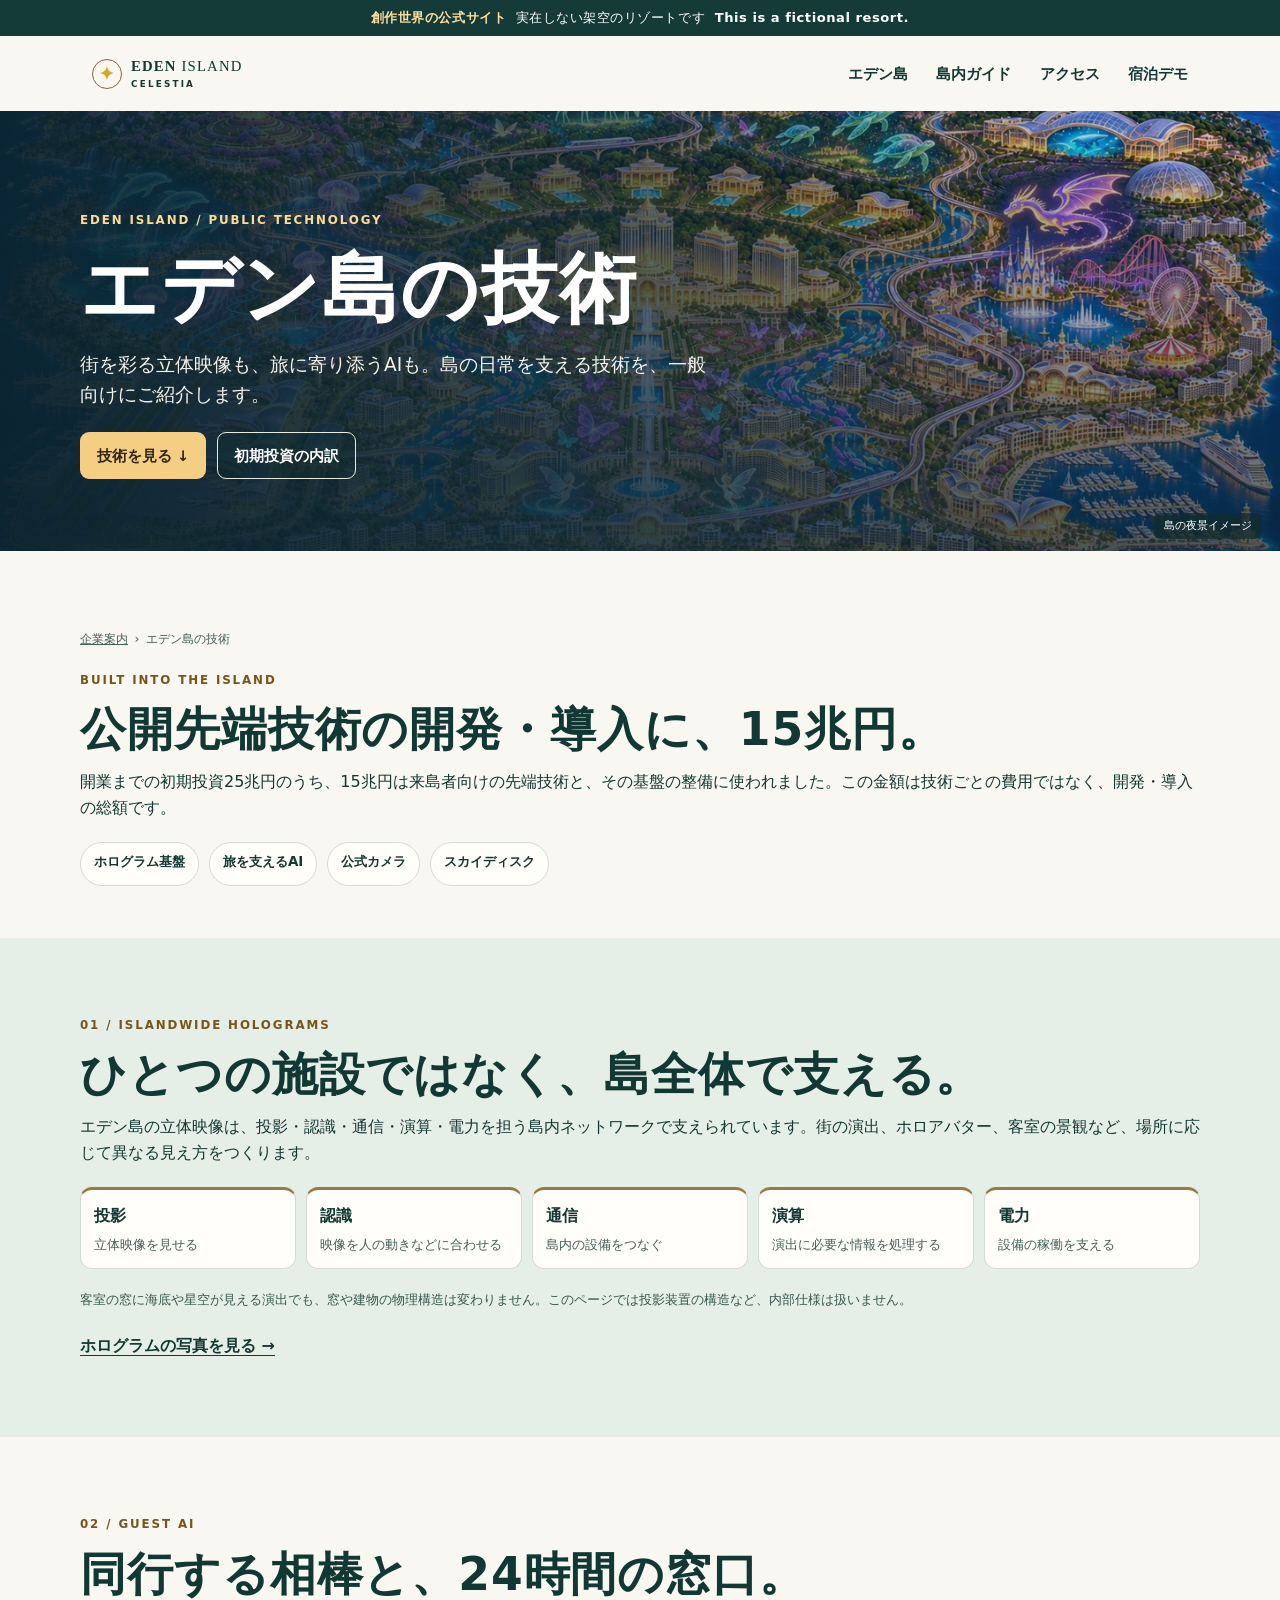
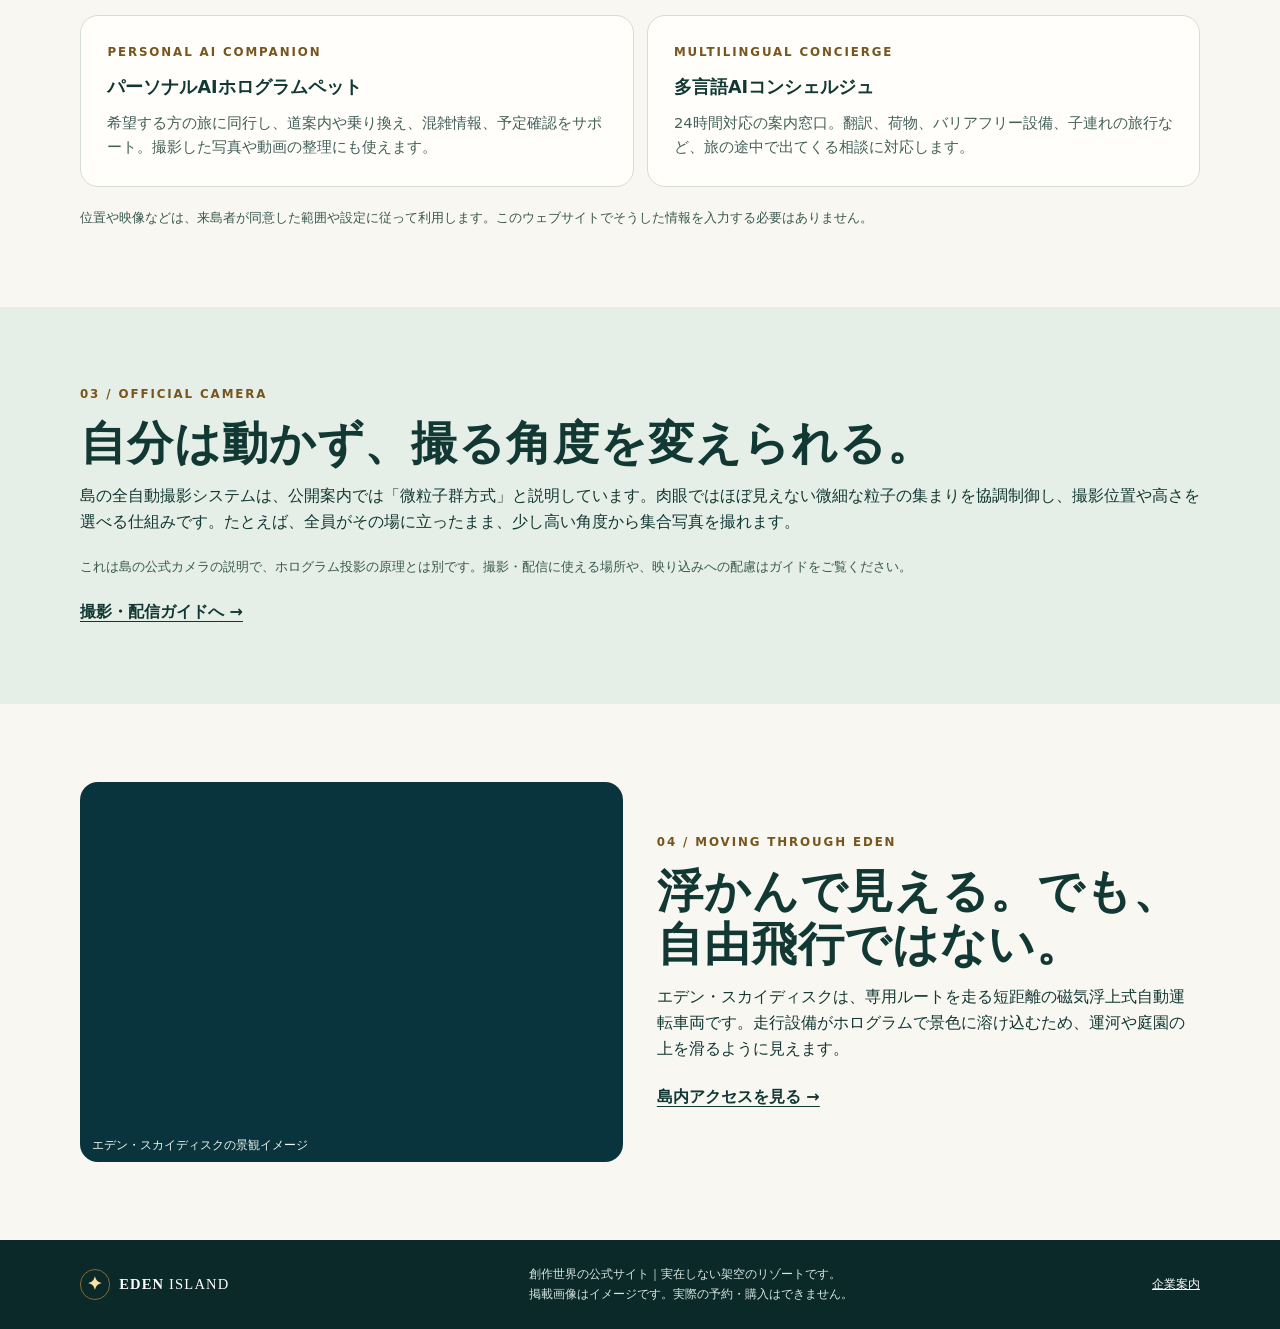
==== island-technology.html @ 28af27d4 "Add public guide to Eden Island technology" ====
<!doctype html>
<html lang="ja"><head><meta charset="utf-8"><meta name="viewport" content="width=device-width,initial-scale=1"><meta name="description" content="創作世界のエデン島で公開されているホログラム基盤、多言語AI、公式カメラ、磁気浮上交通の技術案内。"><meta name="referrer" content="no-referrer"><meta http-equiv="Content-Security-Policy" content="default-src 'self'; connect-src 'none'; object-src 'none'; base-uri 'none'; form-action 'none'"><title>エデン島の技術 | EDEN ISLAND</title><link rel="stylesheet" href="style.css"><link rel="stylesheet" href="areas.css"><link rel="stylesheet" href="technology.css"></head>
<body><a class="skip" href="#main">本文へ移動</a><header><div class="fiction"><strong>創作世界の公式サイト</strong><span>実在しない架空のリゾートです</span><span lang="en" class="fiction-en">This is a fictional resort.</span></div><div class="nav wrap"><a class="brand" href="index.html"><span aria-hidden="true" class="brand-mark">✦</span><span>EDEN <b>ISLAND</b><small>CELESTIA</small></span></a><nav aria-label="メインメニュー"><a href="index.html">エデン島</a><a href="areas.html">島内ガイド</a><a href="access.html">アクセス</a><a href="booking.html">宿泊デモ</a></nav></div></header><main id="main">
<section class="area-hero tech-hero">
 <img src="eden-after-dark.webp" alt="ホログラムの光に彩られたエデン島の夜景イメージ" fetchpriority="high">
 <div class="wrap"><p class="eyebrow light">EDEN ISLAND / PUBLIC TECHNOLOGY</p><h1>エデン島の技術</h1><p>街を彩る立体映像も、旅に寄り添うAIも。島の日常を支える技術を、一般向けにご紹介します。</p><div class="actions"><a class="button gold" href="#hologram">技術を見る ↓</a><a class="button outline" href="company.html#investment">初期投資の内訳</a></div></div><span class="image-label">島の夜景イメージ</span>
</section>
<section class="wrap section tech-intro"><div class="trail"><a href="company.html">企業案内</a><span aria-hidden="true">›</span><span>エデン島の技術</span></div>
<p class="eyebrow">BUILT INTO THE ISLAND</p><h2>公開先端技術の開発・導入に、15兆円。</h2><p>開業までの初期投資25兆円のうち、15兆円は来島者向けの先端技術と、その基盤の整備に使われました。この金額は技術ごとの費用ではなく、開発・導入の総額です。</p>
<nav class="tech-hub-links" aria-label="公開技術の目次"><a href="#hologram">ホログラム基盤</a><a href="#ai">旅を支えるAI</a><a href="#camera">公式カメラ</a><a href="#mobility">スカイディスク</a></nav></section>
<section class="tint" id="hologram"><div class="wrap section">
<p class="eyebrow">01 / ISLANDWIDE HOLOGRAMS</p><h2>ひとつの施設ではなく、島全体で支える。</h2><p>エデン島の立体映像は、投影・認識・通信・演算・電力を担う島内ネットワークで支えられています。街の演出、ホロアバター、客室の景観など、場所に応じて異なる見え方をつくります。</p>
<dl class="tech-network" aria-label="ホログラム基盤の構成"><div><dt>投影</dt><dd>立体映像を見せる</dd></div><div><dt>認識</dt><dd>映像を人の動きなどに合わせる</dd></div><div><dt>通信</dt><dd>島内の設備をつなぐ</dd></div><div><dt>演算</dt><dd>演出に必要な情報を処理する</dd></div><div><dt>電力</dt><dd>設備の稼働を支える</dd></div></dl>
<p class="photo-note">客室の窓に海底や星空が見える演出でも、窓や建物の物理構造は変わりません。このページでは投影装置の構造など、内部仕様は扱いません。</p><a class="text-link" href="technology.html#gallery">ホログラムの写真を見る →</a>
</div></section>
<section class="wrap section" id="ai">
<p class="eyebrow">02 / GUEST AI</p><h2>同行する相棒と、24時間の窓口。</h2>
<div class="split"><article class="tech-box"><p class="eyebrow">PERSONAL AI COMPANION</p><h3>パーソナルAIホログラムペット</h3><p>希望する方の旅に同行し、道案内や乗り換え、混雑情報、予定確認をサポート。撮影した写真や動画の整理にも使えます。</p></article>
<article class="tech-box"><p class="eyebrow">MULTILINGUAL CONCIERGE</p><h3>多言語AIコンシェルジュ</h3><p>24時間対応の案内窓口。翻訳、荷物、バリアフリー設備、子連れの旅行など、旅の途中で出てくる相談に対応します。</p></article></div>
<p class="photo-note">位置や映像などは、来島者が同意した範囲や設定に従って利用します。このウェブサイトでそうした情報を入力する必要はありません。</p></section>
<section class="tint" id="camera"><div class="wrap section">
<p class="eyebrow">03 / OFFICIAL CAMERA</p><h2>自分は動かず、撮る角度を変えられる。</h2><p>島の全自動撮影システムは、公開案内では「微粒子群方式」と説明しています。肉眼ではほぼ見えない微細な粒子の集まりを協調制御し、撮影位置や高さを選べる仕組みです。たとえば、全員がその場に立ったまま、少し高い角度から集合写真を撮れます。</p>
<p class="photo-note">これは島の公式カメラの説明で、ホログラム投影の原理とは別です。撮影・配信に使える場所や、映り込みへの配慮はガイドをご覧ください。</p>
<a class="text-link" href="photography.html">撮影・配信ガイドへ →</a></div></section>
<section class="wrap section tech-feature" id="mobility">
<figure><img src="sky-disc.webp" alt="専用ルートを進む円盤型のエデン・スカイディスクのイメージ" loading="lazy" decoding="async"><figcaption>エデン・スカイディスクの景観イメージ</figcaption></figure>
<div class="copy"><p class="eyebrow">04 / MOVING THROUGH EDEN</p><h2>浮かんで見える。でも、自由飛行ではない。</h2><p>エデン・スカイディスクは、専用ルートを走る短距離の磁気浮上式自動運転車両です。走行設備がホログラムで景色に溶け込むため、運河や庭園の上を滑るように見えます。</p><a class="text-link" href="access.html">島内アクセスを見る →</a></div></section>
</main><footer><div class="wrap foot"><a class="brand" href="index.html"><span class="brand-mark" aria-hidden="true">✦</span><span>EDEN <b>ISLAND</b></span></a><div><p>創作世界の公式サイト｜実在しない架空のリゾートです。</p><p>掲載画像はイメージです。実際の予約・購入はできません。</p></div><a href="company.html">企業案内</a></div></footer></body></html>
---- style.css ----
:root{--ink:#123834;--deep:#0b2928;--paper:#f9f7f1;--white:#fffefa;--muted:#43605a;--line:#d4ddd3;--gold:#f4ce83;--gold-ink:#77551d;--mint:#e6efe7;--radius:18px;--shadow:0 14px 40px #12383413}*{box-sizing:border-box}html{scroll-behavior:smooth}body{margin:0;background:var(--paper);color:var(--ink);font:16px/1.65 system-ui,-apple-system,BlinkMacSystemFont,"Hiragino Sans","Yu Gothic",Meiryo,sans-serif}h1,h2,h3,p{margin:0}h1,h2{line-height:1.16;letter-spacing:.02em}h1{font-size:clamp(2.5rem,6vw,5.6rem)}h2{font-size:clamp(1.65rem,4vw,2.85rem)}h3{font-size:1.34rem;line-height:1.3}h3+p,h2+p{margin-top:.75rem}a{color:inherit}a:focus-visible,button:focus-visible,input:focus-visible,select:focus-visible,[tabindex="-1"]:focus-visible{outline:3px solid #c07815;outline-offset:4px}[hidden]{display:none!important}.wrap{width:min(100% - 36px,1120px);margin-inline:auto}.skip{position:absolute;left:1rem;top:-10rem;z-index:10;padding:.6rem;background:var(--white)}.skip:focus{top:.5rem}.fiction{background:#143b37;color:#fff;padding:.46rem .65rem;display:flex;flex-wrap:wrap;justify-content:center;gap:.12rem .6rem;font-size:.74rem;letter-spacing:.04em;text-align:center}.fiction strong{color:#ffe0a0}.nav{display:flex;align-items:center;justify-content:space-between;gap:10px;min-height:68px}.brand{display:inline-flex;align-items:center;gap:.55rem;text-decoration:none;font:700 .91rem/1 Georgia,serif;white-space:nowrap;letter-spacing:.08em}.brand b{font-weight:400}.brand small{display:block;font:600 .55rem/1 system-ui;letter-spacing:.25em;margin-top:.4rem}.brand-mark{border:1px solid #846939;border-radius:50%;display:grid;place-items:center;inline-size:1.9rem;block-size:1.9rem;color:goldenrod;font-size:1.13rem}nav{display:flex;gap:.3rem;align-items:center}nav a{padding:.5rem .52rem;border-radius:8px;text-decoration:none;font-size:.77rem;font-weight:700}nav a[aria-current],nav a:hover{background:var(--mint)}.hero{min-height:clamp(44rem,79vh,60rem);color:white;display:grid;align-items:center;position:relative;background:linear-gradient(90deg,#071f24ed 0%,#0b2d31ca 25%,#102b3680 57%,#183b4d36 100%),url("eden-aerial.webp") 60% center/cover,#153d47}.hero-copy{padding-block:72px 96px}.hero h1{line-height:1.14;font-weight:750}.hero p{margin:1.5rem 0;font-size:clamp(1.04rem,2vw,1.3rem);color:#f9f9ed}.eyebrow{font-weight:800;font-size:.74rem;letter-spacing:.16em;color:var(--gold-ink);margin-bottom:.85rem}.eyebrow.light{color:#ffdb91}.image-label{position:absolute;bottom:12px;right:18px;background:#122b2bba;padding:.28rem .65rem;border-radius:8px;font-size:.68rem}.actions{display:flex;gap:.67rem;flex-wrap:wrap}.button{padding:.72rem 1rem;min-height:47px;display:inline-flex;align-items:center;justify-content:center;gap:.6rem;border:1px solid transparent;border-radius:9px;text-decoration:none;font:700 .91rem/1.4 system-ui;cursor:pointer}.button:hover{filter:brightness(.92)}.gold{background:var(--gold);color:#302413}.outline{border-color:#e5eedd;background:#0c2c2c5c;color:white}.ink{background:var(--ink);color:#fff}.island-stats{display:grid;grid-template-columns:repeat(3,minmax(0,1fr));border:1px solid var(--line);border-radius:var(--radius);margin-top:-29px;background:var(--white);box-shadow:var(--shadow);position:relative}.island-stats div{padding:1rem .65rem;text-align:center}.island-stats div+div{border-left:1px solid var(--line)}.island-stats strong{display:block;font-size:clamp(1.35rem,4.6vw,2.1rem);line-height:1.2}.island-stats strong span,.island-stats small{font-size:.78rem}.island-stats small{display:block;margin-top:.4rem;color:var(--muted);line-height:1.3}.section{padding-block:clamp(42px,7vw,78px)}.section-heading{margin-bottom:1.6rem}.lodging,.mini,.panel,.result{border:1px solid var(--line);border-radius:var(--radius);background:var(--white);overflow:hidden}.lodging{display:grid}.suite-visual{min-height:230px;background:linear-gradient(145deg,#4c5e3910,#243e4030),url("palace-suite.webp") center center/cover,#93a490}.lodging-copy,.mini,.panel,.result-content{padding:clamp(18px,4.2vw,38px)}.split{display:grid;gap:13px;margin-top:14px}.text-link{display:inline-block;margin-top:1.35rem;font-weight:750;text-underline-offset:4px}.compact{padding:clamp(44px,8vw,80px) 0;background:radial-gradient(ellipse at 95% 20%,#46776b,transparent 55%),linear-gradient(140deg,#102f2f,#16463e);color:white}.compact h1{font-size:clamp(2.3rem,6vw,4rem)}.compact p:not(.eyebrow){color:#edf5ee;margin-top:.65rem}.subhead{margin-top:2rem}.tint{background:var(--mint)}.rail{margin:1.25rem 0}.rail div{display:flex;justify-content:space-between;align-items:baseline;gap:.75rem;border-block-end:1px solid var(--line);padding:.62rem 0}.rail dt{color:var(--muted);font-weight:650}.rail dd{text-align:right;margin:0;font-weight:750}.fine{font-size:.83rem;color:var(--muted);line-height:1.6;margin-top:.6rem}.booking{padding-block:21px 65px;max-width:1000px}.notice{display:flex;align-items:flex-start;gap:.72rem;padding:.85rem .95rem;border-radius:10px;background:#fff1d4;border:1px solid #e3c891;color:#4c361a}.notice p{font-size:.87rem;margin-top:.17rem}.dot{border:1px solid currentColor;border-radius:50%;width:1.3rem;height:1.3rem;display:grid;place-items:center;font:700 .8rem/1 Georgia;flex:none;margin-top:.12rem}.steps{list-style:none;padding:0;display:grid;grid-template-columns:repeat(3,minmax(0,1fr));gap:.35rem;margin:1.15rem 0;font-size:clamp(.68rem,2.5vw,.88rem);font-weight:750}.steps li{padding:.46rem .2rem .48rem;border-bottom:3px solid var(--line);color:var(--muted);white-space:nowrap}.steps li[aria-current]{border-color:#aa762d;color:var(--ink)}.steps span{color:var(--gold-ink);font-size:.72rem}.panel{box-shadow:var(--shadow)}.block-head{margin-bottom:1.1rem}.block-head .eyebrow{margin-bottom:.35rem}.fields{display:grid;grid-template-columns:repeat(2,minmax(0,1fr));gap:.9rem}.fields label{font-weight:680;font-size:.89rem;min-width:0}.fields input,.fields select{display:block;width:100%;min-width:0;height:46px;border:1px solid #aabbad;border-radius:8px;padding:.35rem .4rem;background:white;color:var(--ink);font:inherit;font-size:16px;margin-top:.32rem}.panel .button{margin-top:1rem;width:100%}.form-error{font-weight:750;background:#fff0ed;color:#9b281c;border-radius:8px;padding:.45rem .6rem;margin-top:.6rem}.section-inner,.receipt{margin-top:1.6rem}.results{display:grid;gap:.9rem}.result{display:flex;flex-direction:column}.result-image{height:140px;background:linear-gradient(145deg,#d4ecbd38,#122f3d82),radial-gradient(ellipse at 65% 0%,#ccdbb6,#315d50 58%,#082e32)}.result-image.palace{background:linear-gradient(145deg,#d4ecbd19,#122f3d22),url("palace-suite.webp") center center/cover,#62796d}.result-image.theme{background:radial-gradient(ellipse at 72% 18%,#f1d08a,#7a614a 50%,#322f47)}.result-content{padding:1.15rem;flex:1;display:flex;flex-direction:column}.result-content p{margin-top:.4rem}.result-content .eyebrow{margin:0 0 .4rem;font-size:.67rem}.result-content .price{margin-top:auto;padding-top:1rem;font-size:1.1rem;font-weight:750}.result-content .button{margin-top:.75rem;width:100%}.result-description{font-size:.89rem;color:var(--muted)}.result .fine{font-size:.73rem}.plan-name{font-weight:750;font-size:1.2rem}.foot{display:flex;gap:1rem;flex-wrap:wrap;justify-content:space-between;align-items:center;padding-block:1.5rem}.foot p,.foot>a:last-child{font-size:.78rem}.foot p{color:#d7e6e2}footer{background:var(--deep);color:#fff}footer .brand-mark{color:#ffe1a0}@media(min-width:650px){.wrap{width:min(100% - 64px,1120px)}.booking{max-width:1000px}.nav a{font-size:.92rem;padding:.56rem .74rem}.fiction{font-size:.82rem}.lodging{grid-template-columns:1.05fr 1fr;align-items:stretch}.split{grid-template-columns:repeat(2,minmax(0,1fr))}.fields{grid-template-columns:repeat(3,minmax(0,1fr))}.panel .button{width:auto}.results{grid-template-columns:repeat(2,minmax(0,1fr))}}@media(min-width:900px){.results{grid-template-columns:repeat(3,minmax(0,1fr))}.nav{min-height:75px}}@media(max-width:360px){.nav{flex-wrap:wrap;padding-block:.55rem}.island-stats small{font-size:.66rem}.wrap{width:calc(100% - 28px)}}@media(prefers-reduced-motion:reduce){html{scroll-behavior:auto}}
.result-image.theme{background:linear-gradient(145deg,#f1d08a16,#322f472d),url("theme-hotel.webp") center center/cover,radial-gradient(ellipse at 72% 18%,#f1d08a,#7a614a 50%,#322f47)}.result-image.villa{background:linear-gradient(145deg,#d4ecbd16,#122f3d22),url("forest-villa.webp") center center/cover,radial-gradient(ellipse at 65% 0%,#ccdbb6,#315d50 58%,#082e32)}
.booking-modes{display:grid;grid-template-columns:repeat(2,minmax(0,1fr));gap:.55rem;margin:1.1rem 0}.booking-modes a{display:flex;flex-direction:column;align-items:flex-start;gap:.17rem;padding:.72rem .66rem;border:1px solid var(--line);text-decoration:none;font-size:.87rem;line-height:1.4;border-radius:10px;background:var(--white)}.booking-modes a[aria-current]{border-color:#9b732f;background:#fff1d4}.booking-modes small{color:var(--muted);font-size:.7rem}.result-image.ultimate{background:linear-gradient(120deg,#38241224,#181c23ad),url("ultimate-suite.webp") center/cover,#493d31}.room-picks{display:grid;gap:.75rem;margin-top:1rem;grid-template-columns:repeat(2,minmax(0,1fr))}.room-pick{border:1px solid var(--line);overflow:hidden;background:var(--white);color:var(--ink);border-radius:9px;padding:0;text-align:left;font:inherit;cursor:pointer}.room-pick[aria-pressed=true]{border:2px solid #997030;background:#fff1d4}.room-pick .result-image{height:84px}.room-pick span{display:block;padding:.48rem .5rem 0;font-size:.83rem;line-height:1.32;font-weight:750;overflow-wrap:anywhere}.room-pick small{display:block;padding:.24rem .5rem .5rem;font-size:.69rem;color:var(--muted)}.month-controls{display:flex;align-items:center;justify-content:space-between;gap:1rem;margin:1.05rem 0 .6rem}.arrow-btn{min-width:44px;min-height:44px;font:700 1.1rem/1 system-ui;border:1px solid var(--line);border-radius:8px;background:var(--paper);color:var(--ink);cursor:pointer}.arrow-btn:disabled{opacity:.45;cursor:default}.cal-grid{display:grid;grid-template-columns:repeat(7,minmax(0,1fr));gap:4px}.cal-grid .dow{text-align:center;font-size:.74rem;line-height:2}.day{min-width:0;min-height:45px;padding:0;border:1px solid var(--line);border-radius:5px;font:700 .85rem/1.1 system-ui;background:#e5f2e9;color:#143d31;cursor:pointer}.day span{display:block;font-size:.69rem;margin-top:.23rem}.day[disabled]{background:#f1efea;color:#59625d;cursor:not-allowed}.day.closed{background:#f8e9e4;color:#754637}.day[aria-pressed=true]{border:2px solid var(--ink);background:var(--ink);color:#fff}.day.stay{border:2px solid #b9914a;background:#fff0cb}.calendar-selection{margin-top:1.1rem;padding-top:.9rem;border-top:1px solid var(--line)}.calendar-selection .fields{margin-top:.65rem;grid-template-columns:repeat(3,minmax(0,1fr))}@media(min-width:760px){.room-picks{grid-template-columns:repeat(4,minmax(0,1fr))}.room-pick .result-image{height:111px}.day{min-height:60px}.booking-modes a{padding:.9rem 1rem}}
.result-image.graphic{display:grid;place-items:center;position:relative;overflow:hidden;background:linear-gradient(140deg,#325555,#102d32)}.result-image.graphic.resort{background:linear-gradient(150deg,#346359,#183b39 54%,#425e44)}.result-image.graphic.longstay{background:linear-gradient(150deg,#495867,#263747 58%,#1a4145)}.result-image.graphic.palacevip{background:linear-gradient(150deg,#7d5c31,#47391f 57%,#293d36)}.result-image.graphic::before,.result-image.graphic::after{content:"";position:absolute;inset:auto;width:112%;height:90%;border-radius:50%;border:1px solid #ffdc9c49;transform:translate(35%,-83%) rotate(-24deg)}.result-image.graphic::after{transform:translate(-24%,85%) rotate(-24deg)}.result-image .category-glyph{display:grid;place-items:center;inline-size:2.85rem;block-size:2.85rem;border:1px solid #ffdc9c72;border-radius:50%;padding:0;color:#ffe4ad;font:500 1.65rem/1 Georgia,serif}.room-pick .room-type{min-block-size:2.4em;line-height:1.25}

.fiction-en{font-weight:700}.demo-en{color:#fff4d6;font-weight:700;line-height:1.45}
---- areas.css ----
.nav nav{flex-wrap:wrap;justify-content:flex-end}
.area-hero{min-height:440px;position:relative;isolation:isolate;display:grid;align-items:end;background:#0b3134;color:#fff;overflow:hidden}
.area-hero:after{content:"";position:absolute;inset:0;z-index:-1;background:linear-gradient(85deg,#071f24ef,#1132339c 54%,#1032362b),linear-gradient(0deg,#0b2929a0,transparent 85%)}
.area-hero>img{position:absolute;inset:0;z-index:-2;width:100%;height:100%;object-fit:cover}
.area-hero .wrap{padding-block:4rem 4.5rem}.area-hero p:not(.eyebrow){max-width:34em;margin:1.05rem 0 0;font-size:clamp(.98rem,2vw,1.16rem)}.area-hero .actions{margin-top:1.35rem}.area-hero h1{font-size:clamp(2.45rem,6vw,5rem)}
.trail{display:flex;flex-wrap:wrap;gap:.4rem;align-items:center;margin-bottom:1.3rem;color:var(--muted);font-size:.78rem}
.explore-layout{display:grid;gap:1.6rem}.map-card{padding:clamp(12px,3vw,25px);background:#0d353a;color:#f9f5df;border-radius:var(--radius);margin:0;box-shadow:var(--shadow)}
.island-diagram{position:relative;isolation:isolate;aspect-ratio:5/4;background:radial-gradient(ellipse at 50% 55%,#256860,#0b303a 70%);overflow:hidden;border:1px solid #ffffff24;border-radius:13px}
.island-diagram svg{width:100%;height:100%;display:block}.map-card figcaption{padding:.8rem .25rem 0;color:#e4e5d4;font-size:.75rem}
.map-marker{position:absolute;left:var(--x);top:var(--y);transform:translate(-50%,-50%);min-width:54px;text-align:center;min-height:36px;padding:.35rem .5rem;display:inline-grid;place-items:center;border-radius:8px;background:#072d30;color:#fff6de;border:1px solid #e3cf94;text-decoration:none;white-space:nowrap;font-weight:750;font-size:clamp(.73rem,2.8vw,.93rem);box-shadow:0 2px 8px #06252a99;z-index:2}
.map-marker:hover,.map-marker:focus-visible{background:#fff0bd;color:#162f30}
.map-marker.north{--x:48%;--y:23%}.map-marker.west{--x:25%;--y:55%}.map-marker.central{--x:50%;--y:49%}.map-marker.east{--x:75%;--y:53%}.map-marker.south{--x:53%;--y:78%}
.area-list{display:grid;gap:.5rem;align-content:start}.area-list a{display:grid;grid-template-columns:3rem 1fr auto;gap:.6rem;align-items:center;text-decoration:none;border:1px solid var(--line);border-radius:11px;background:var(--white);padding:.65rem .8rem}
.area-list a:hover,.feature-links a:hover,.area-card:hover{border-color:#ac8a4a;background:#fffaf0}.area-list small:not(.area-kicker){display:block;color:var(--muted);line-height:1.35}.area-kicker{color:var(--gold-ink);font-size:.65rem;letter-spacing:.08em;font-weight:800}.area-list i{font-style:normal}
.area-grid{display:grid;grid-template-columns:repeat(2,minmax(0,1fr));gap:1rem}
.area-card{display:block;overflow:hidden;background:var(--white);border:1px solid var(--line);border-radius:var(--radius);text-decoration:none}.area-card img{display:block;width:100%;aspect-ratio:1.55;object-fit:cover}.area-card .copy{padding:clamp(.8rem,2.4vw,1.4rem)}.area-card .copy h3{font-size:clamp(1.03rem,2.3vw,1.4rem);margin:.3rem 0}.area-card .copy p{font-size:.86rem;color:var(--muted)}
.feature-links{display:flex;flex-wrap:wrap;gap:.55rem;margin:1.5rem 0 0}.feature-links a{display:inline-flex;align-items:center;min-height:44px;border-radius:999px;border:1px solid var(--line);background:var(--white);padding:.48rem .85rem;text-decoration:none;font-weight:700;font-size:.84rem}
.feature-list{display:grid;gap:1rem;margin-top:1.3rem}.feature{display:grid;border:1px solid var(--line);background:var(--white);border-radius:var(--radius);overflow:hidden;scroll-margin-top:1rem}
.feature figure{margin:0;background:#38625b}.feature img{height:100%;width:100%;aspect-ratio:1.72;display:block;object-fit:cover}.feature .copy{padding:clamp(1.05rem,3.2vw,2.5rem);align-self:center}.feature .copy h3{font-size:clamp(1.3rem,2.8vw,1.95rem)}.feature .copy .arrival{font-size:.79rem;color:var(--muted);padding-top:.85rem;border-top:1px solid var(--line);margin-top:1rem}
.area-footer-links{display:flex;flex-wrap:wrap;gap:.6rem;margin-top:1.2rem}.area-footer-links a{white-space:normal}
@media(min-width:760px){.explore-layout{grid-template-columns:1.12fr 1fr;align-items:center}.area-grid{grid-template-columns:repeat(3,minmax(0,1fr))}.feature{grid-template-columns:.95fr 1fr}.feature:nth-child(even) figure{order:2}}
@media(max-width:500px){.nav{flex-wrap:wrap;justify-content:center;gap:4px;padding-block:.52rem}.nav nav{justify-content:center}.nav nav a{padding:.42rem .48rem}.area-hero{min-height:370px}.area-hero .wrap{padding-block:2.7rem 3.2rem}.area-grid{gap:.6rem}.area-card .copy p{font-size:.79rem}}
.route-list{display:grid;grid-template-columns:repeat(auto-fit,minmax(min(100%,255px),1fr));gap:.65rem}.route-list>div{border:1px solid var(--line);border-radius:12px;background:var(--white);padding:.8rem .9rem}.route-list dt{font-weight:700}.route-list dt strong{display:inline-grid;place-items:center;min-width:1.65rem;min-height:1.65rem;background:var(--mint);border-radius:50%;margin-right:.25rem}.route-list dd{margin:.45rem 0 0;font-size:.83rem;color:var(--muted)}
---- technology.css ----
.tech-hero{background:#0a2634}
.tech-hero:after{background:linear-gradient(90deg,#0b242fef 0%,#102b3aa6 48%,#10253928 85%),linear-gradient(0deg,#0a2535aa,transparent)}
.tech-hero p:not(.eyebrow){color:#f4f4ec}
.tech-intro{padding-bottom:clamp(22px,5vw,52px)}
.tech-intro h2,.tech-feature h2{max-width:21em}
.tech-hub-links{display:flex;flex-wrap:wrap;gap:.6rem;margin-top:1.25rem}
.tech-hub-links a{min-height:44px;border:1px solid var(--line);padding:.52rem .82rem;border-radius:999px;text-decoration:none;background:var(--white);font-weight:720;font-size:.84rem}
.tech-hub-links a:hover{background:#fff0d3;border-color:#9e793e}
.tech-feature{display:grid;gap:1.2rem;align-items:center}
.tech-feature figure{border-radius:var(--radius);overflow:hidden;margin:0;background:#09343d}
.tech-feature img{width:100%;display:block;aspect-ratio:1.56;object-fit:cover}
.tech-feature figcaption{padding:.4rem .75rem;color:#f1f5ec;font-size:.72rem}
.tech-feature .copy{padding:clamp(.4rem,2.3vw,1.35rem) 0}
.tech-feature .copy p+p:not(.eyebrow){margin-top:1rem}
.tech-boxes{display:grid;gap:1rem;margin-top:1.4rem}
.tech-box{border:1px solid var(--line);background:var(--white);border-radius:var(--radius);padding:clamp(1rem,3vw,1.65rem)}
.tech-box h3{font-size:1.1rem}.tech-box p:not(.eyebrow){font-size:.92rem;color:var(--muted)}
.tech-banner{background:#0e323d;color:#f7f6e8}.tech-banner p:not(.eyebrow){max-width:48rem}
.tech-banner .button{margin-top:1.2rem}
.photo-hero{background:radial-gradient(ellipse at 80% 8%,#31726f,#153d4a 40%,#0d2838 77%);color:white}
.photo-hero .wrap{padding-block:clamp(3.3rem,8vw,6.8rem)}
.photo-hero h1{font-size:clamp(2.3rem,6vw,5rem)}
.photo-hero p:not(.eyebrow){max-width:34rem;margin:1rem 0 1.4rem}
.photo-diagram{margin:1.35rem 0 0}
.photo-diagram figcaption{font-size:.79rem;color:var(--muted);margin:.75rem 0 0}
.photo-views{display:grid;gap:.65rem}
.photo-view{min-width:0;display:grid;grid-template-rows:auto auto 1fr;justify-items:start;gap:.55rem;border:1px solid var(--line);border-radius:var(--radius);padding:clamp(1rem,3vw,1.55rem);background:var(--white)}
.photo-view svg{width:54px;height:54px;padding:10px;border-radius:14px;color:#d2ad6a;background:#173c40}
.photo-view strong{font-size:1.03rem}
.photo-view p{font-size:.86rem;color:var(--muted)}
.photo-view-highlight{background:#e9f2ec;border-color:#b5c9ba}
.photo-details{display:grid;gap:.7rem;margin-top:1.25rem}
.photo-details details{background:var(--white);border:1px solid var(--line);border-radius:12px}
.photo-details summary{cursor:pointer;font-weight:750;padding:1rem}
.photo-details details>div{padding:0 1rem 1rem;color:var(--muted);max-width:75ch}
.photo-note{margin-top:1.25rem;color:#385850;font-size:.84rem}
.tech-toc{margin-bottom:.65rem}
.tech-links{display:flex;gap:.65rem;flex-wrap:wrap;margin-top:1.2rem}
@media(min-width:705px){.tech-feature{grid-template-columns:1fr 1fr;gap:2.1rem}.tech-feature.reversed figure{order:2}.tech-boxes,.photo-views{grid-template-columns:repeat(3,minmax(0,1fr))}}
.holo-gallery{background:#0f2932;color:#f6f5ef;scroll-margin-top:1rem}
.holo-gallery h2{max-width:25em}
.holo-gallery p:not(.eyebrow){color:#e5e9e6}
.holo-grid{display:grid;grid-template-columns:repeat(2,minmax(0,1fr));gap:clamp(.6rem,2.3vw,1rem);margin-top:1.4rem}
.holo-shot{min-width:0;margin:0;border:1px solid #5c767b;border-radius:13px;overflow:hidden;background:#15353d}
.holo-shot a{display:block;position:relative;color:#fff;outline-offset:-4px}
.holo-shot img{width:100%;display:block;aspect-ratio:16/10;object-fit:cover;background:#24434e}
.holo-zoom{position:absolute;right:.45rem;bottom:.45rem;border-radius:50%;background:#102829d9;border:1px solid #ffe5ac80;color:#fff;min-width:1.75rem;min-height:1.75rem;display:grid;place-items:center;font-weight:750}
.holo-shot a:hover .holo-zoom{background:#fff0c9;color:#1e3430}
.holo-shot figcaption{padding:.65rem .7rem;line-height:1.35}
.holo-shot strong,.holo-shot small{display:block}.holo-shot strong{font-size:clamp(.79rem,2.1vw,1.03rem)}.holo-shot small{margin-top:.33rem;font-size:.7rem;color:#e0d4b6}
.holo-note{font-size:.75rem;margin-top:.9rem}
.holo-dialog{max-width:min(92vw,1000px);max-height:92dvh;border:1px solid #66817f;border-radius:16px;padding:0;background:#0d262d;color:#fff;overscroll-behavior:contain}
.holo-dialog::backdrop{background:#000b}
.holo-lightbox-top,.holo-controls{display:flex;justify-content:space-between;align-items:center;gap:.45rem;padding:.55rem .7rem}
.holo-lightbox-top p{font-weight:750;font-size:.89rem}
.holo-dialog img{display:block;max-width:100%;max-height:68dvh;width:auto;height:auto;margin-inline:auto;object-fit:contain}
.holo-dialog button{cursor:pointer;min-height:44px;min-width:44px;border:1px solid #819898;border-radius:9px;background:#163e42;color:#fff;font:700 .8rem/1.1 system-ui;padding:.48rem .55rem}
.holo-dialog button:hover{background:#fff0cb;color:#163336}.holo-dialog .holo-close{font-size:1.48rem}
.holo-controls span{font-size:.75rem;white-space:nowrap}
@media(min-width:730px){.holo-grid{grid-template-columns:repeat(3,minmax(0,1fr))}.holo-shot figcaption{padding:.8rem .9rem}}

.tech-network{display:grid;grid-template-columns:repeat(auto-fit,minmax(min(100%,150px),1fr));gap:.65rem;margin:1.3rem 0 0}
.tech-network div{border:1px solid var(--line);border-top:3px solid #997946;border-radius:12px;padding:.8rem;background:var(--white)}
.tech-network dt{font-weight:800}.tech-network dd{margin:.28rem 0 0;font-size:.82rem;color:var(--muted)}
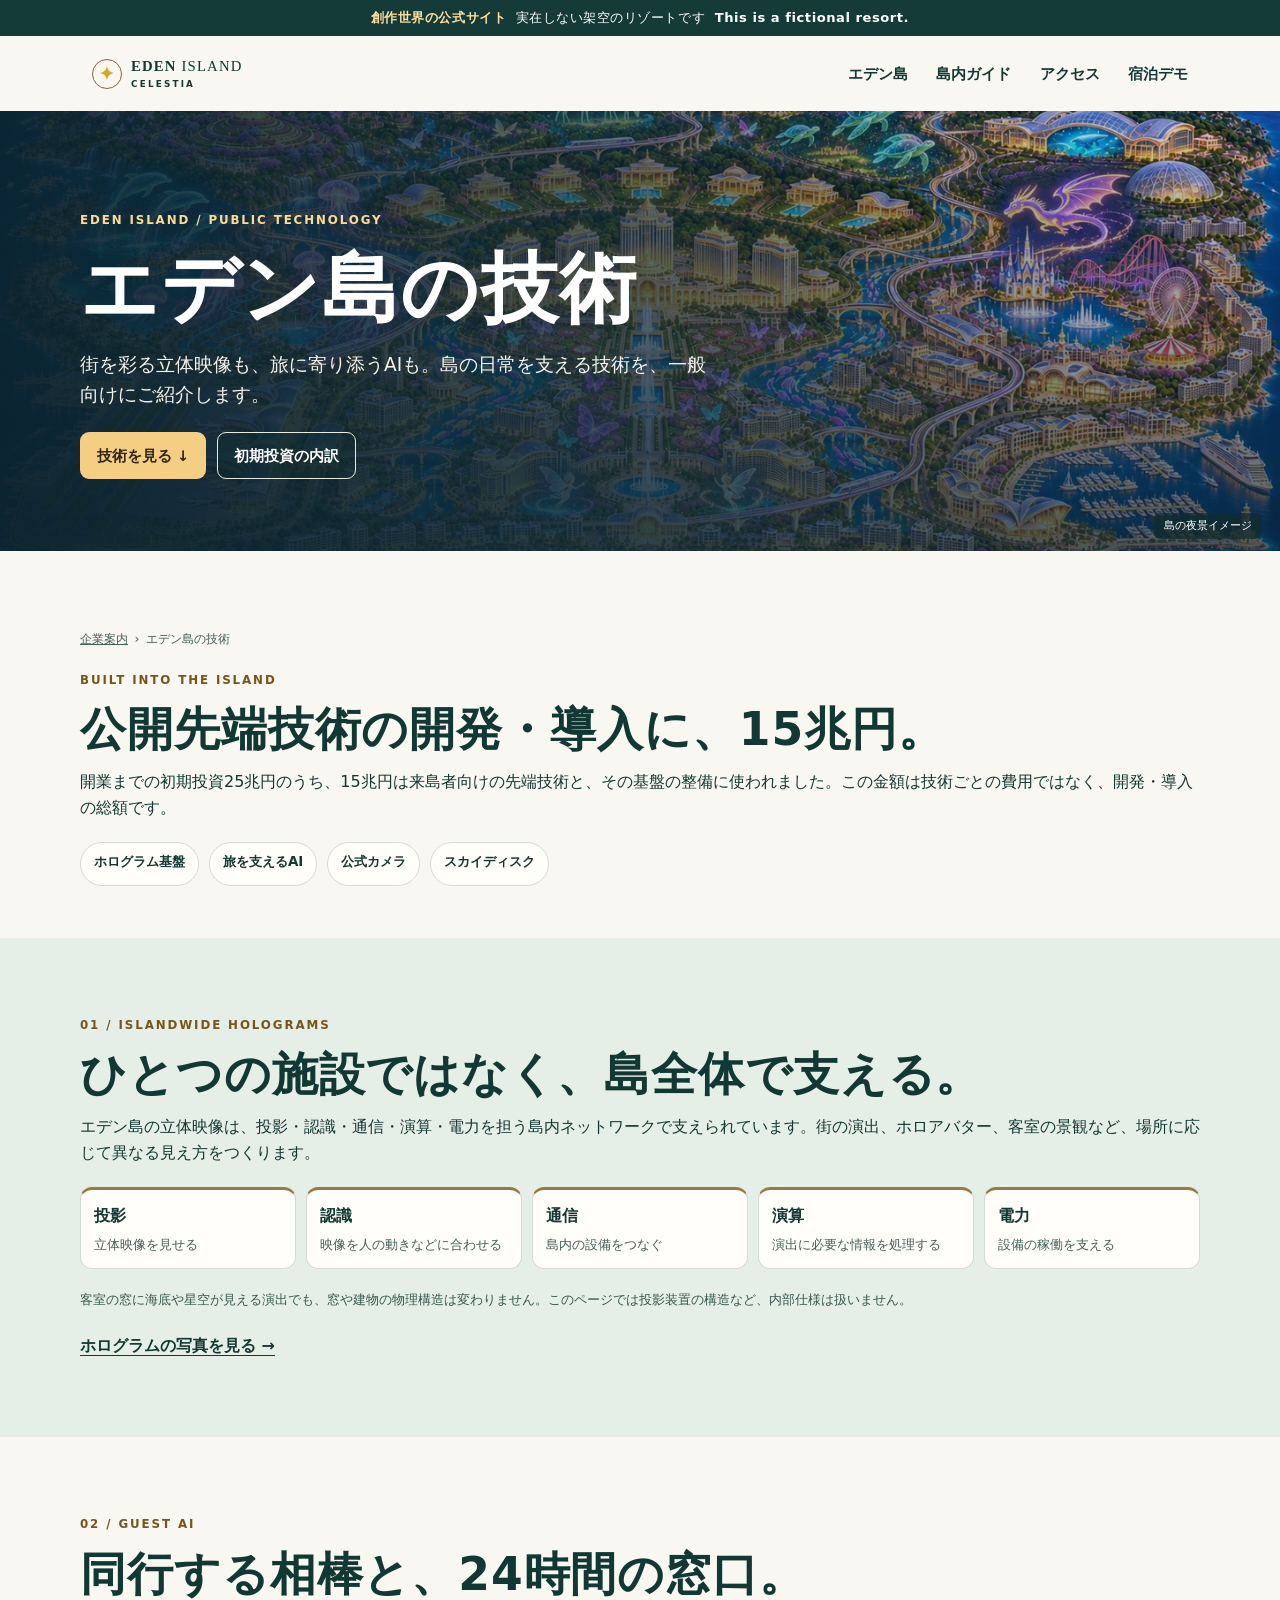
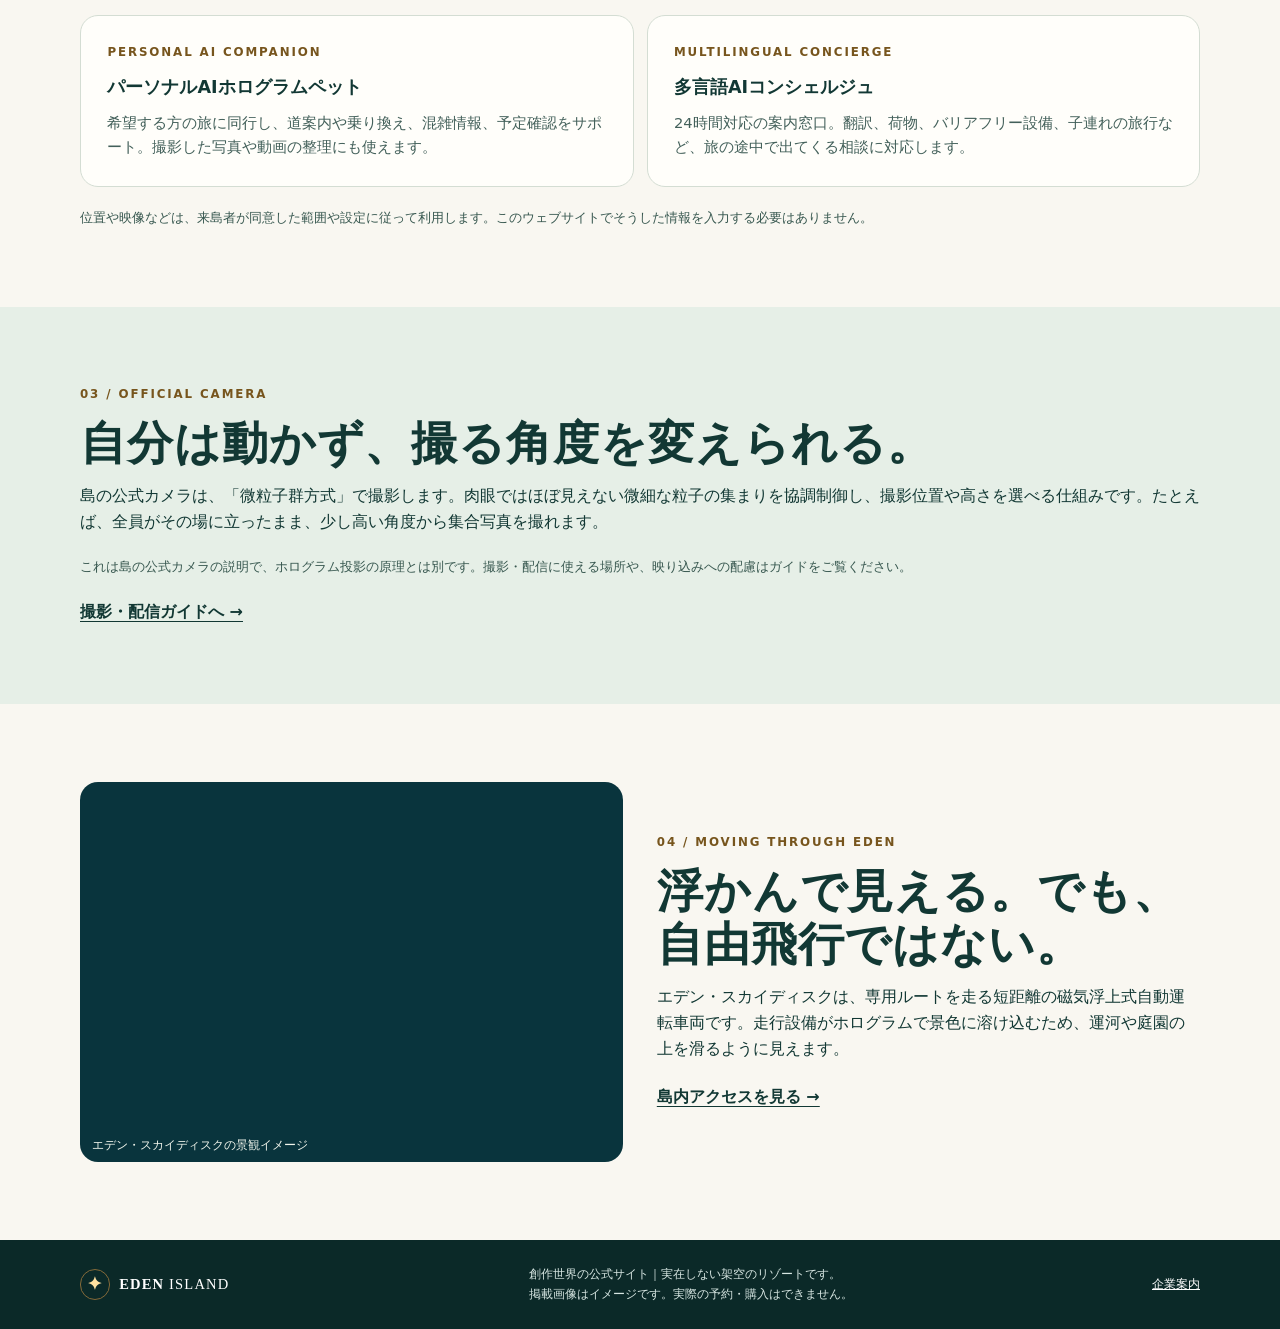
==== commit 36e18b5c: "Clarify official camera wording" ====
--- a/island-technology.html
+++ b/island-technology.html
@@ -19,7 +19,7 @@
 <article class="tech-box"><p class="eyebrow">MULTILINGUAL CONCIERGE</p><h3>多言語AIコンシェルジュ</h3><p>24時間対応の案内窓口。翻訳、荷物、バリアフリー設備、子連れの旅行など、旅の途中で出てくる相談に対応します。</p></article></div>
 <p class="photo-note">位置や映像などは、来島者が同意した範囲や設定に従って利用します。このウェブサイトでそうした情報を入力する必要はありません。</p></section>
 <section class="tint" id="camera"><div class="wrap section">
-<p class="eyebrow">03 / OFFICIAL CAMERA</p><h2>自分は動かず、撮る角度を変えられる。</h2><p>島の全自動撮影システムは、公開案内では「微粒子群方式」と説明しています。肉眼ではほぼ見えない微細な粒子の集まりを協調制御し、撮影位置や高さを選べる仕組みです。たとえば、全員がその場に立ったまま、少し高い角度から集合写真を撮れます。</p>
+<p class="eyebrow">03 / OFFICIAL CAMERA</p><h2>自分は動かず、撮る角度を変えられる。</h2><p>島の公式カメラは、「微粒子群方式」で撮影します。肉眼ではほぼ見えない微細な粒子の集まりを協調制御し、撮影位置や高さを選べる仕組みです。たとえば、全員がその場に立ったまま、少し高い角度から集合写真を撮れます。</p>
 <p class="photo-note">これは島の公式カメラの説明で、ホログラム投影の原理とは別です。撮影・配信に使える場所や、映り込みへの配慮はガイドをご覧ください。</p>
 <a class="text-link" href="photography.html">撮影・配信ガイドへ →</a></div></section>
 <section class="wrap section tech-feature" id="mobility">
